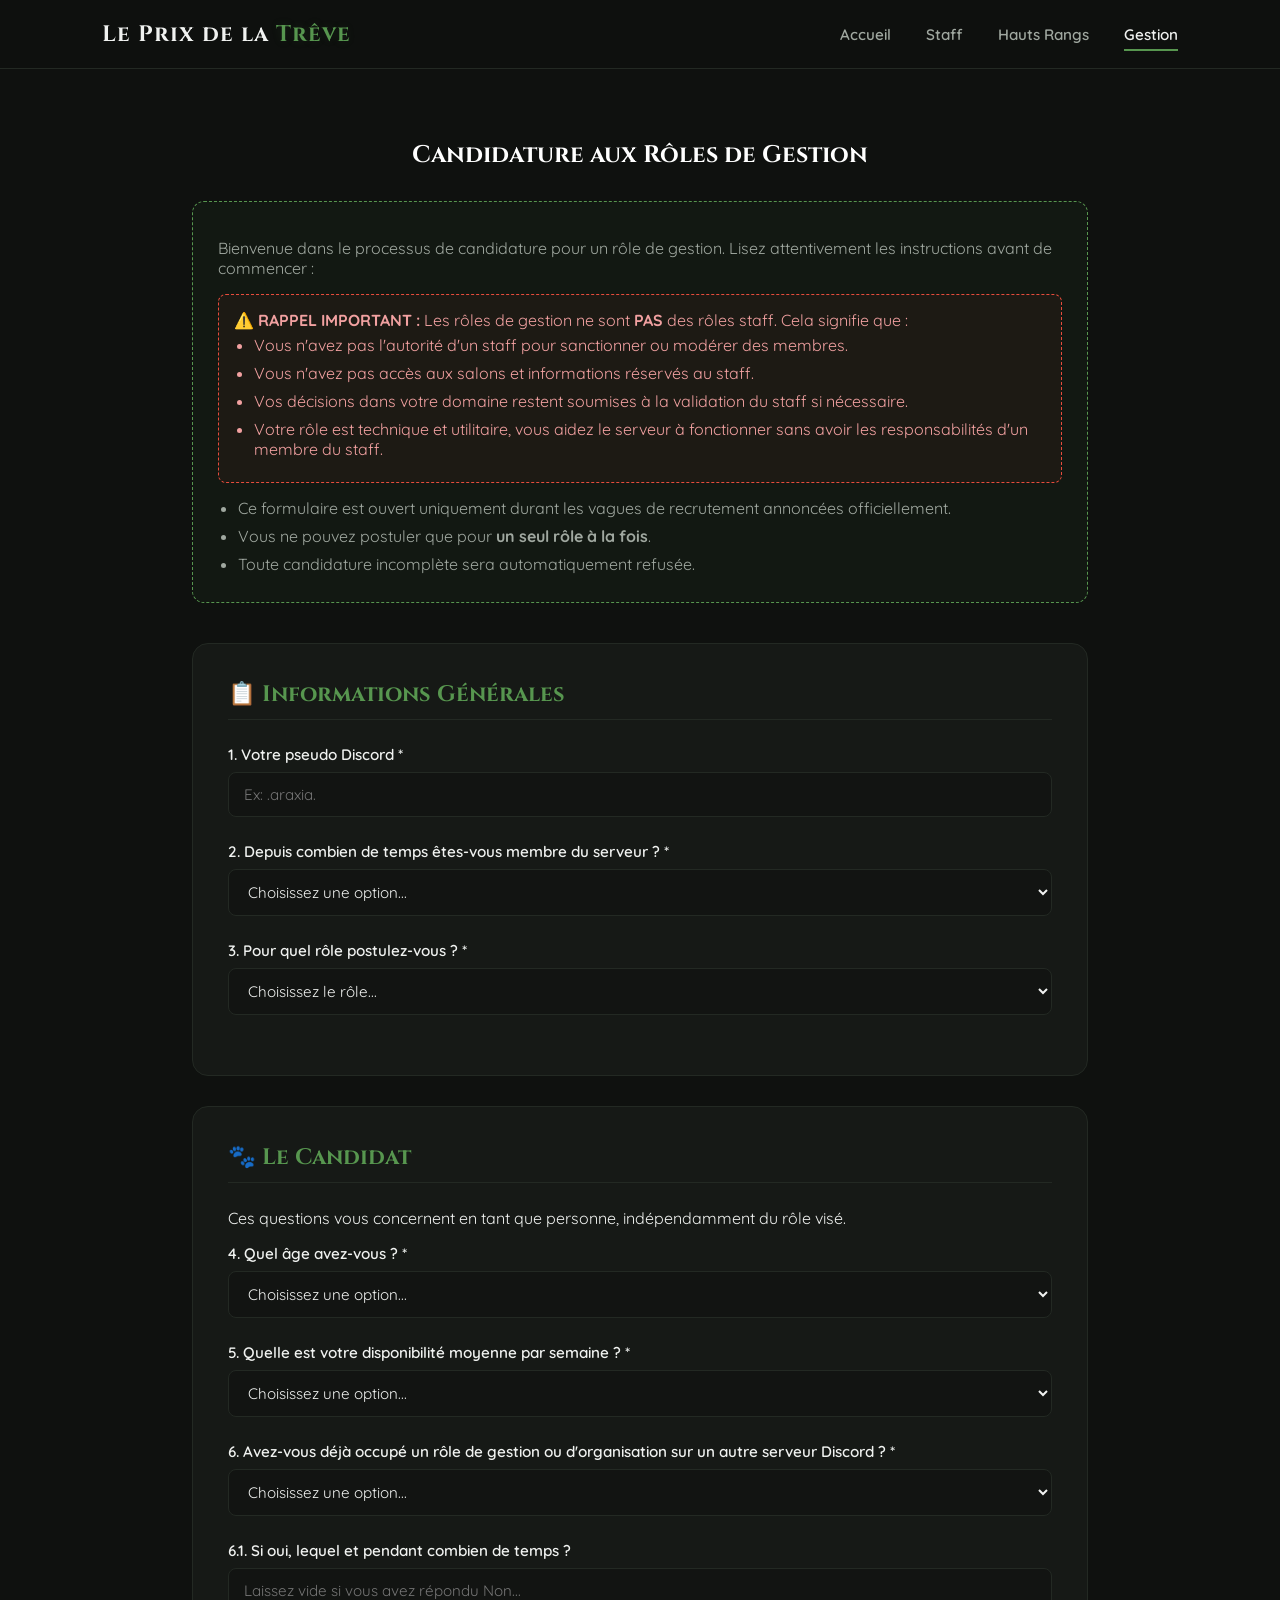
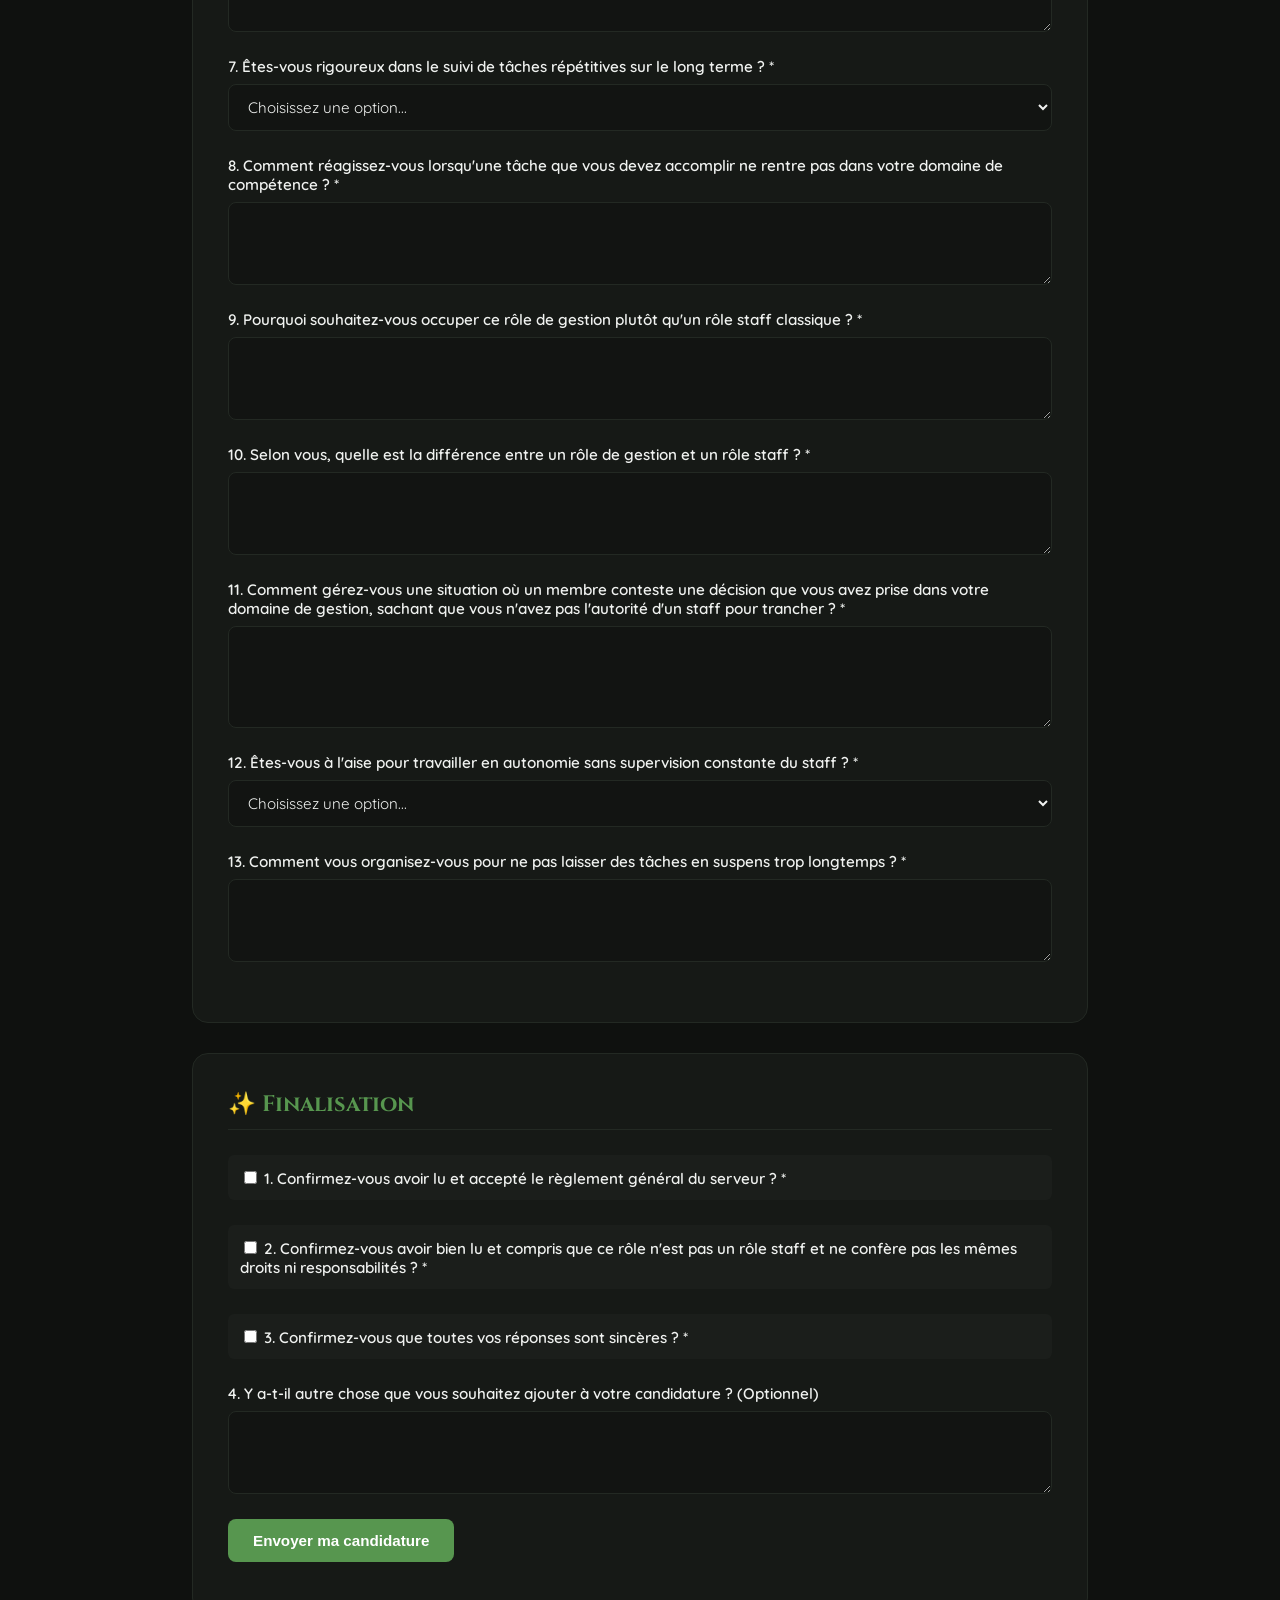
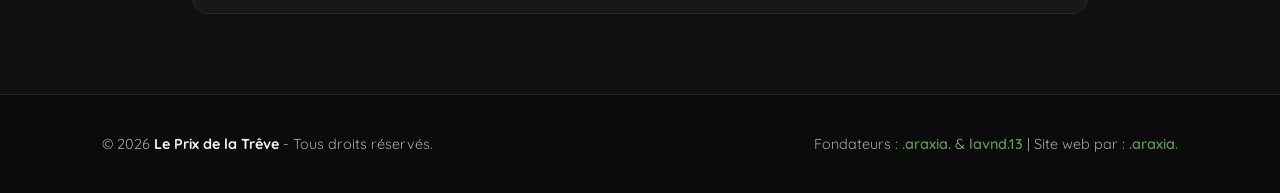
==== gestion.html @ bcc36c65 "Add files via upload" ====
<!DOCTYPE html>
<html lang="fr">
<head>
    <meta charset="UTF-8">
    <meta name="viewport" content="width=device-width, initial-scale=1.0">
    <title>Rôles de Gestion | Le Prix de la Trêve</title>
    <link rel="stylesheet" href="style.css">
    <link href="https://fonts.googleapis.com/css2?family=Cinzel:wght@500;700&family=Quicksand:wght@400;600&display=swap" rel="stylesheet">
</head>
<body>

    <header>
        <nav>
            <div class="logo">Le Prix de la <span>Trêve</span></div>
            <ul class="nav-links">
                <li><a href="index.html">Accueil</a></li>
                <li><a href="staff.html">Staff</a></li>
                <li><a href="haut-rang.html">Hauts Rangs</a></li>
                <li><a href="gestion.html" class="active">Gestion</a></li>
            </ul>
        </nav>
    </header>

    <main class="form-container">
        <section class="form-header">
            <h1>Candidature aux Rôles de Gestion</h1>
            <div class="instructions">
                <p>Bienvenue dans le processus de candidature pour un rôle de gestion. Lisez attentivement les instructions avant de commencer :</p>
                <div class="alert-box" style="background: rgba(231, 76, 60, 0.05); border: 1px dashed var(--closed-color); padding: 15px; border-radius: 8px; margin: 15px 0; color: #f2a1a1;">
                    <strong>⚠️ RAPPEL IMPORTANT :</strong> Les rôles de gestion ne sont <strong>PAS</strong> des rôles staff. Cela signifie que :
                    <ul style="margin-top: 5px; padding-left: 20px;">
                        <li>Vous n'avez pas l'autorité d'un staff pour sanctionner ou modérer des membres.</li>
                        <li>Vous n'avez pas accès aux salons et informations réservés au staff.</li>
                        <li>Vos décisions dans votre domaine restent soumises à la validation du staff si nécessaire.</li>
                        <li>Votre rôle est technique et utilitaire, vous aidez le serveur à fonctionner sans avoir les responsabilités d'un membre du staff.</li>
                    </ul>
                </div>
                <ul>
                    <li>Ce formulaire est ouvert uniquement durant les vagues de recrutement annoncées officiellement.</li>
                    <li>Vous ne pouvez postuler que pour <strong>un seul rôle à la fois</strong>.</li>
                    <li>Toute candidature incomplète sera automatiquement refusée.</li>
                </ul>
            </div>
        </section>

        <form id="gestionForm">
            <div class="form-section">
                <h2>📋 Informations Générales</h2>
                
                <div class="input-group">
                    <label for="gest_pseudo">1. Votre pseudo Discord *</label>
                    <input type="text" id="gest_pseudo" name="gest_pseudo" placeholder="Ex: .araxia." required>
                </div>

                <div class="input-group">
                    <label for="gest_anciennete">2. Depuis combien de temps êtes-vous membre du serveur ? *</label>
                    <select id="gest_anciennete" name="gest_anciennete" required>
                        <option value="" disabled selected>Choisissez une option...</option>
                        <option value="Moins d'un mois">Moins d'un mois</option>
                        <option value="1 à 3 mois">1 à 3 mois</option>
                        <option value="3 à 6 mois">3 à 6 mois</option>
                        <option value="Plus de 6 mois">Plus de 6 mois</option>
                    </select>
                </div>

                <div class="input-group">
                    <label for="role_gestion_vise">3. Pour quel rôle postulez-vous ? *</label>
                    <select id="role_gestion_vise" name="role_gestion_vise" required>
                        <option value="" disabled selected>Choisissez le rôle...</option>
                        <option value="Scribe">Scribe</option>
                        <option value="Intendant">Intendant</option>
                        <option value="Passeur">Passeur</option>
                    </select>
                </div>
            </div>

            <div class="form-section">
                <h2>🐾 Le Candidat</h2>
                <p class="section-hint">Ces questions vous concernent en tant que personne, indépendamment du rôle visé.</p>

                <div class="input-group">
                    <label for="gest_age">4. Quel âge avez-vous ? *</label>
                    <select id="gest_age" name="gest_age" required>
                        <option value="" disabled selected>Choisissez une option...</option>
                        <option value="Moins de 16 ans">Moins de 16 ans</option>
                        <option value="16 à 18 ans">16 à 18 ans</option>
                        <option value="Plus de 18 ans">Plus de 18 ans</option>
                    </select>
                </div>

                <div class="input-group">
                    <label for="gest_dispo">5. Quelle est votre disponibilité moyenne par semaine ? *</label>
                    <select id="gest_dispo" name="gest_dispo" required>
                        <option value="" disabled selected>Choisissez une option...</option>
                        <option value="1 à 2 jours par semaine">1 à 2 jours par semaine</option>
                        <option value="3 à 4 jours par semaine">3 à 4 jours par semaine</option>
                        <option value="5 à 7 jours par semaine">5 à 7 jours par semaine</option>
                    </select>
                </div>

                <div class="input-group">
                    <label for="gest_experience">6. Avez-vous déjà occupé un rôle de gestion ou d'organisation sur un autre serveur Discord ? *</label>
                    <select id="gest_experience" name="gest_experience" required>
                        <option value="" disabled selected>Choisissez une option...</option>
                        <option value="Oui">Oui</option>
                        <option value="Non">Non</option>
                    </select>
                </div>

                <div class="input-group">
                    <label for="gest_experience_details">6.1. Si oui, lequel et pendant combien de temps ?</label>
                    <textarea id="gest_experience_details" name="gest_experience_details" rows="2" placeholder="Laissez vide si vous avez répondu Non..."></textarea>
                </div>

                <div class="input-group">
                    <label for="gest_rigueur">7. Êtes-vous rigoureux dans le suivi de tâches répétitives sur le long terme ? *</label>
                    <select id="gest_rigueur" name="gest_rigueur" required>
                        <option value="" disabled selected>Choisissez une option...</option>
                        <option value="Oui, tout à fait">Oui, tout à fait</option>
                        <option value="Plutôt oui">Plutôt oui</option>
                        <option value="Plutôt non">Plutôt non</option>
                        <option value="Non, pas vraiment">Non, pas vraiment</option>
                    </select>
                </div>

                <div class="input-group">
                    <label for="gest_q8">8. Comment réagissez-vous lorsqu'une tâche que vous devez accomplir ne rentre pas dans votre domaine de compétence ? *</label>
                    <textarea id="gest_q8" name="gest_q8" rows="3" required></textarea>
                </div>

                <div class="input-group">
                    <label for="gest_q9">9. Pourquoi souhaitez-vous occuper ce rôle de gestion plutôt qu'un rôle staff classique ? *</label>
                    <textarea id="gest_q9" name="gest_q9" rows="3" required></textarea>
                </div>

                <div class="input-group">
                    <label for="gest_q10">10. Selon vous, quelle est la différence entre un rôle de gestion et un rôle staff ? *</label>
                    <textarea id="gest_q10" name="gest_q10" rows="3" required></textarea>
                </div>

                <div class="input-group">
                    <label for="gest_q11">11. Comment gérez-vous une situation où un membre conteste une décision que vous avez prise dans votre domaine de gestion, sachant que vous n'avez pas l'autorité d'un staff pour trancher ? *</label>
                    <textarea id="gest_q11" name="gest_q11" rows="4" required></textarea>
                </div>

                <div class="input-group">
                    <label for="gest_autonomie">12. Êtes-vous à l'aise pour travailler en autonomie sans supervision constante du staff ? *</label>
                    <select id="gest_autonomie" name="gest_autonomie" required>
                        <option value="" disabled selected>Choisissez une option...</option>
                        <option value="Oui, tout à fait">Oui, tout à fait</option>
                        <option value="Plutôt oui">Plutôt oui</option>
                        <option value="Plutôt non">Plutôt non</option>
                        <option value="Non, pas vraiment">Non, pas vraiment</option>
                    </select>
                </div>

                <div class="input-group">
                    <label for="gest_q13">13. Comment vous organisez-vous pour ne pas laisser des tâches en suspens trop longtemps ? *</label>
                    <textarea id="gest_q13" name="gest_q13" rows="3" required></textarea>
                </div>
            </div>

            <div id="section-scribe" class="form-section gest-specialized-section" style="display: none;">
                <h2>✍️ Spécialité : Scribe</h2>
                <div class="input-group"><label>1. Comment vous assureriez-vous de garder les fiches à jour de manière régulière sans attendre que les joueurs vous le signalent ? *</label><textarea name="scribe_1" rows="3"></textarea></div>
                <div class="input-group"><label>2. Un joueur n'a pas mis à jour ses PV après un combat datant de plusieurs jours. Comment le contactez-vous ? *</label><textarea name="scribe_2" rows="3"></textarea></div>
                <div class="input-group">
                    <label>3. Êtes-vous à l'aise avec le suivi rigoureux de tableaux ou de listes de données ? *</label>
                    <select name="scribe_3">
                        <option value="" disabled selected>Choisissez...</option>
                        <option value="Oui, tout à fait">Oui, tout à fait</option>
                        <option value="Plutôt oui">Plutôt oui</option>
                        <option value="Plutôt non">Plutôt non</option>
                        <option value="Non, pas vraiment">Non, pas vraiment</option>
                    </select>
                </div>
                <div class="input-group"><label>4. Un joueur conteste la mise à jour de ses PV que vous avez effectuée, affirmant que les chiffres sont incorrects. Comment gérez-vous cette situation ? *</label><textarea name="scribe_4" rows="3"></textarea></div>
            </div>

            <div id="section-intendant" class="form-section gest-specialized-section" style="display: none;">
                <h2>🗝️ Spécialité : Intendant</h2>
                <div class="input-group">
                    <label>1. Êtes-vous à l'aise avec la gestion technique d'un serveur Discord ? (Création de salons, déplacement, organisation) *</label>
                    <select name="intendant_1">
                        <option value="" disabled selected>Choisissez...</option>
                        <option value="Oui, tout à fait">Oui, tout à fait</option>
                        <option value="Plutôt oui">Plutôt oui</option>
                        <option value="Plutôt non">Plutôt non</option>
                        <option value="Non, pas vraiment">Non, pas vraiment</option>
                    </select>
                </div>
                <div class="input-group"><label>2. Comment organiseriez-vous l'archivage d'un salon de fiche dont le joueur a quitté le serveur ? *</label><textarea name="intendant_2" rows="3"></textarea></div>
                <div class="input-group"><label>3. Un joueur vous demande de déplacer son salon de fiche en urgence mais vous êtes en train de gérer plusieurs autres demandes en même temps. Comment priorisez-vous ? *</label><textarea name="intendant_3" rows="3"></textarea></div>
                <div class="input-group"><label>4. Comment vous assurez-vous que l'architecture du serveur Fiche reste claire et lisible pour tous les membres au fil du temps ? *</label><textarea name="intendant_4" rows="3"></textarea></div>
            </div>

            <div id="section-passeur" class="form-section gest-specialized-section" style="display: none;">
                <h2>⏳ Spécialité : Passeur</h2>
                <div class="input-group"><label>1. Un joueur n'a pas transféré les informations de son OC mort vers les Archives depuis plus de 14 jours. Comment procédez-vous ? *</label><textarea name="passeur_1" rows="3"></textarea></div>
                <div class="input-group">
                    <label>2. Êtes-vous à l'aise pour manipuler des informations sensibles (fiches, historiques) avec soin et discrétion ? *</label>
                    <select name="passeur_2">
                        <option value="" disabled selected>Choisissez...</option>
                        <option value="Oui, tout à fait">Oui, tout à fait</option>
                        <option value="Plutôt oui">Plutôt oui</option>
                        <option value="Plutôt non">Plutôt non</option>
                        <option value="Non, pas vraiment">Non, pas vraiment</option>
                    </select>
                </div>
                <div class="input-group"><label>3. Un joueur est en deuil de son OC et refuse de procéder au transfert vers les Archives. Comment gérez-vous cette situation avec bienveillance tout en respectant le délai de 14 jours ? *</label><textarea name="passeur_3" rows="3"></textarea></div>
                <div class="input-group"><label>4. Comment vous assurez-vous qu'aucune fiche n'est oubliée ou perdue lors du transfert vers les Archives ? *</label><textarea name="passeur_4" rows="3"></textarea></div>
            </div>

            <div class="form-section">
                <h2>✨ Finalisation</h2>
                
                <div class="input-group checkbox-confirm">
                    <label><input type="checkbox" name="gest_accept_rules" value="Je confirme" required> 1. Confirmez-vous avoir lu et accepté le règlement général du serveur ? *</label>
                </div>

                <div class="input-group checkbox-confirm">
                    <label><input type="checkbox" name="gest_accept_distinction" value="Je confirme" required> 2. Confirmez-vous avoir bien lu et compris que ce rôle n'est pas un rôle staff et ne confère pas les mêmes droits ni responsabilités ? *</label>
                </div>

                <div class="input-group checkbox-confirm">
                    <label><input type="checkbox" name="gest_accept_sincerity" value="Je confirme" required> 3. Confirmez-vous que toutes vos réponses sont sincères ? *</label>
                </div>

                <div class="input-group">
                    <label for="gest_notes_sup">4. Y a-t-il autre chose que vous souhaitez ajouter à votre candidature ? (Optionnel)</label>
                    <textarea id="gest_notes_sup" name="gest_notes_sup" rows="3"></textarea>
                </div>

                <button type="submit" id="gestSubmitBtn" class="btn">Envoyer ma candidature</button>
                <p id="gestFormFeedback" class="feedback-message"></p>
            </div>
        </form>
    </main>

    <footer>
        <div class="footer-content">
            <p>&copy; 2026 <strong>Le Prix de la Trêve</strong> - Tous droits réservés.</p>
            <p class="credits">Fondateurs : <span>.araxia.</span> & <span>lavnd.13</span> | Site web par : <span>.araxia.</span></p>
        </div>
    </footer>

    <script src="script.js"></script>
</body>
</html>
---- style.css ----
:root {
    --bg-color: #0f110f;
    --card-bg: #161916;
    --card-border: #232923;
    --text-main: #f0f2f0;
    --text-muted: #a0a8a0;
    --accent-color: #57964f; /* Vert forêt plus lumineux */
    --accent-hover: #6cb363;
    --open-color: #2ecc71;
    --closed-color: #e74c3c;
    --font-title: 'Cinzel', serif;
    --font-body: 'Quicksand', sans-serif;
    --shadow-glow: rgba(87, 150, 79, 0.15);
}

body {
    background-color: var(--bg-color);
    color: var(--text-main);
    font-family: var(--font-body);
    margin: 0;
    padding: 0;
    overflow-x: hidden;
}

/* Menu de Navigation haut de gamme */
header {
    background: rgba(15, 17, 15, 0.75);
    backdrop-filter: blur(12px);
    -webkit-backdrop-filter: blur(12px);
    border-bottom: 1px solid var(--card-border);
    padding: 1.2rem 8%;
    position: sticky;
    top: 0;
    z-index: 1000;
}

nav {
    display: flex;
    justify-content: space-between;
    align-items: center;
}

.logo {
    font-family: var(--font-title);
    font-size: 1.4rem;
    font-weight: 700;
    letter-spacing: 1px;
}

.logo span {
    color: var(--accent-color);
    text-shadow: 0 0 10px var(--shadow-glow);
}

.nav-links {
    list-style: none;
    display: flex;
    gap: 35px;
    margin: 0;
    padding: 0;
}

.nav-links a {
    text-decoration: none;
    color: var(--text-muted);
    font-weight: 600;
    font-size: 0.95rem;
    transition: color 0.3s ease;
}

.nav-links a:hover, .nav-links a.active {
    color: var(--text-main);
}

.nav-links a.active {
    border-bottom: 2px solid var(--accent-color);
    padding-bottom: 5px;
}

/* Hero Section immersive */
.hero {
    text-align: center;
    padding: 100px 15%;
    background: linear-gradient(to bottom, rgba(15, 17, 15, 0.4), var(--bg-color)), 
                url('https://images.unsplash.com/photo-1441974231531-c6227db76b6e?auto=format&fit=crop&q=80&w=1400');
    background-size: cover;
    background-position: center;
    border-bottom: 1px solid var(--card-border);
}

.hero h1 {
    font-family: var(--font-title);
    font-size: 3rem;
    margin: 0 0 15px 0;
    letter-spacing: 2px;
    background: linear-gradient(to right, #ffffff, var(--text-muted));
    -webkit-background-clip: text;
    -webkit-text-fill-color: transparent;
}

.hero .subtitle {
    font-family: var(--font-title);
    color: var(--accent-color);
    font-size: 1.1rem;
    margin-bottom: 25px;
    letter-spacing: 1px;
}

.hero .description {
    color: var(--text-muted);
    max-width: 700px;
    margin: 0 auto;
    font-size: 1.05rem;
    line-height: 1.8;
}

/* Section des Statuts */
.status-section {
    padding: 80px 8%;
    text-align: center;
}

.status-section h2 {
    font-family: var(--font-title);
    font-size: 2rem;
    margin-bottom: 10px;
}

.section-intro {
    color: var(--text-muted);
    margin-bottom: 50px;
}

/* Grid & Cartes design */
.status-grid {
    display: grid;
    grid-template-columns: repeat(auto-fit, minmax(320px, 1fr));
    gap: 30px;
}

.card {
    background: var(--card-bg);
    border: 1px solid var(--card-border);
    padding: 35px 30px;
    border-radius: 16px;
    text-align: left;
    display: flex;
    flex-direction: column;
    justify-content: space-between;
    transition: all 0.4s cubic-bezier(0.165, 0.84, 0.44, 1);
}

.card:hover {
    transform: translateY(-8px);
    border-color: rgba(87, 150, 79, 0.4);
    box-shadow: 0 12px 30px rgba(0, 0, 0, 0.5), 0 0 20px var(--shadow-glow);
}

.card-header {
    display: flex;
    justify-content: space-between;
    align-items: center;
    margin-bottom: 20px;
}

.card h3 {
    font-family: var(--font-title);
    font-size: 1.3rem;
    margin: 0;
}

.card p {
    color: var(--text-muted);
    font-size: 0.95rem;
    line-height: 1.7;
    margin: 0 0 25px 0;
    flex-grow: 1;
}

/* Badges */
.badge {
    padding: 6px 14px;
    border-radius: 30px;
    font-size: 0.75rem;
    text-transform: uppercase;
    font-weight: 700;
    letter-spacing: 0.5px;
}

.badge.open {
    background: rgba(46, 204, 113, 0.15);
    color: var(--open-color);
    border: 1px solid rgba(46, 204, 113, 0.3);
}

.badge.closed {
    background: rgba(231, 76, 60, 0.15);
    color: var(--closed-color);
    border: 1px solid rgba(231, 76, 60, 0.3);
}

/* Boutons */
.btn {
    display: block;
    text-align: center;
    background: var(--accent-color);
    color: white;
    padding: 12px 24px;
    text-decoration: none;
    border-radius: 8px;
    font-weight: 600;
    font-size: 0.95rem;
    transition: all 0.3s ease;
    border: 1px solid transparent;
}

.btn:hover:not(.disabled) {
    background: var(--accent-hover);
    box-shadow: 0 5px 15px rgba(87, 150, 79, 0.3);
}

.btn.disabled {
    background: #202420;
    color: #555e55;
    border: 1px solid #2a302a;
    cursor: not-allowed;
}

/* Footer chic */
footer {
    background: #0a0b0a;
    border-top: 1px solid var(--card-border);
    padding: 40px 8%;
    font-size: 0.9rem;
}

.footer-content {
    display: flex;
    justify-content: space-between;
    align-items: center;
    flex-wrap: wrap;
    gap: 20px;
}

footer p { margin: 0; color: var(--text-muted); }
footer strong { color: var(--text-main); }

.credits span {
    color: var(--accent-color);
    font-weight: 600;
}

/* Responsive basique */
@media (max-width: 768px) {
    .footer-content {
        flex-direction: column;
        text-align: center;
    }
    nav {
        flex-direction: column;
        gap: 15px;
    }
}

/* Style additionnel pour les formulaires */
.form-container {
    padding: 50px 15%;
    max-width: 900px;
    margin: 0 auto;
}

.form-header h1 {
    font-family: var(--font-title);
    color: white;
    text-align: center;
    margin-bottom: 30px;
}

.instructions {
    background: rgba(87, 150, 79, 0.05);
    border: 1px dashed var(--accent-color);
    padding: 20px 25px;
    border-radius: 12px;
    margin-bottom: 40px;
    color: var(--text-muted);
}

.instructions ul {
    margin: 10px 0 0 0;
    padding-left: 20px;
}

.instructions li {
    margin-bottom: 8px;
}

.form-section {
    background: var(--card-bg);
    border: 1px solid var(--card-border);
    padding: 35px;
    border-radius: 16px;
    margin-bottom: 30px;
}

.form-section h2 {
    font-family: var(--font-title);
    color: var(--accent-color);
    font-size: 1.4rem;
    margin-top: 0;
    margin-bottom: 25px;
    border-bottom: 1px solid var(--card-border);
    padding-bottom: 10px;
}

.input-group {
    margin-bottom: 25px;
    display: flex;
    flex-direction: column;
    gap: 8px;
}

.input-group label {
    font-weight: 600;
    font-size: 0.95rem;
}

.checkbox-hint {
    font-size: 0.85rem;
    color: var(--text-muted);
    margin: -5px 0 5px 0;
}

/* Inputs, Select et Textareas */
input[type="text"], select, textarea {
    background: #121412;
    border: 1px solid var(--card-border);
    color: var(--text-main);
    padding: 12px 15px;
    border-radius: 8px;
    font-family: var(--font-body);
    font-size: 0.95rem;
    transition: all 0.3s ease;
}

input[type="text"]:focus, select:focus, textarea:focus {
    outline: none;
    border-color: var(--accent-color);
    box-shadow: 0 0 10px rgba(87, 150, 79, 0.2);
}

/* Grid pour les cases à cocher des rôles */
.checkbox-grid {
    display: grid;
    grid-template-columns: repeat(auto-fit, minmax(180px, 1fr));
    gap: 12px;
    background: #121412;
    padding: 15px;
    border-radius: 8px;
    border: 1px solid var(--card-border);
}

.check-item {
    display: flex;
    align-items: center;
    gap: 10px;
    cursor: pointer;
    font-size: 0.95rem;
}

.checkbox-confirm {
    flex-direction: row;
    align-items: flex-start;
    gap: 12px;
    background: rgba(255,255,255,0.02);
    padding: 12px;
    border-radius: 6px;
}

.checkbox-confirm input {
    margin-top: 4px;
}

/* Masquage des spécialités non sélectionnées */
.specialized-section {
    display: none; /* Géré par JS */
}

/* Messages d'erreur ou succès */
.feedback-message {
    margin-top: 15px;
    font-weight: 600;
    text-align: center;
}
.feedback-message.success { color: var(--open-color); }
.feedback-message.error { color: var(--closed-color); }

@media (max-width: 768px) {
    .form-container { padding: 30px 5%; }
    .form-section { padding: 20px; }
}

.hr-specialized-section, .gest-specialized-section, .specialized-section {
    animation: fadeIn 0.4s ease-in-out;
}
@keyframes fadeIn {
    from { opacity: 0; transform: translateY(10px); }
    to { opacity: 1; transform: translateY(0); }
}
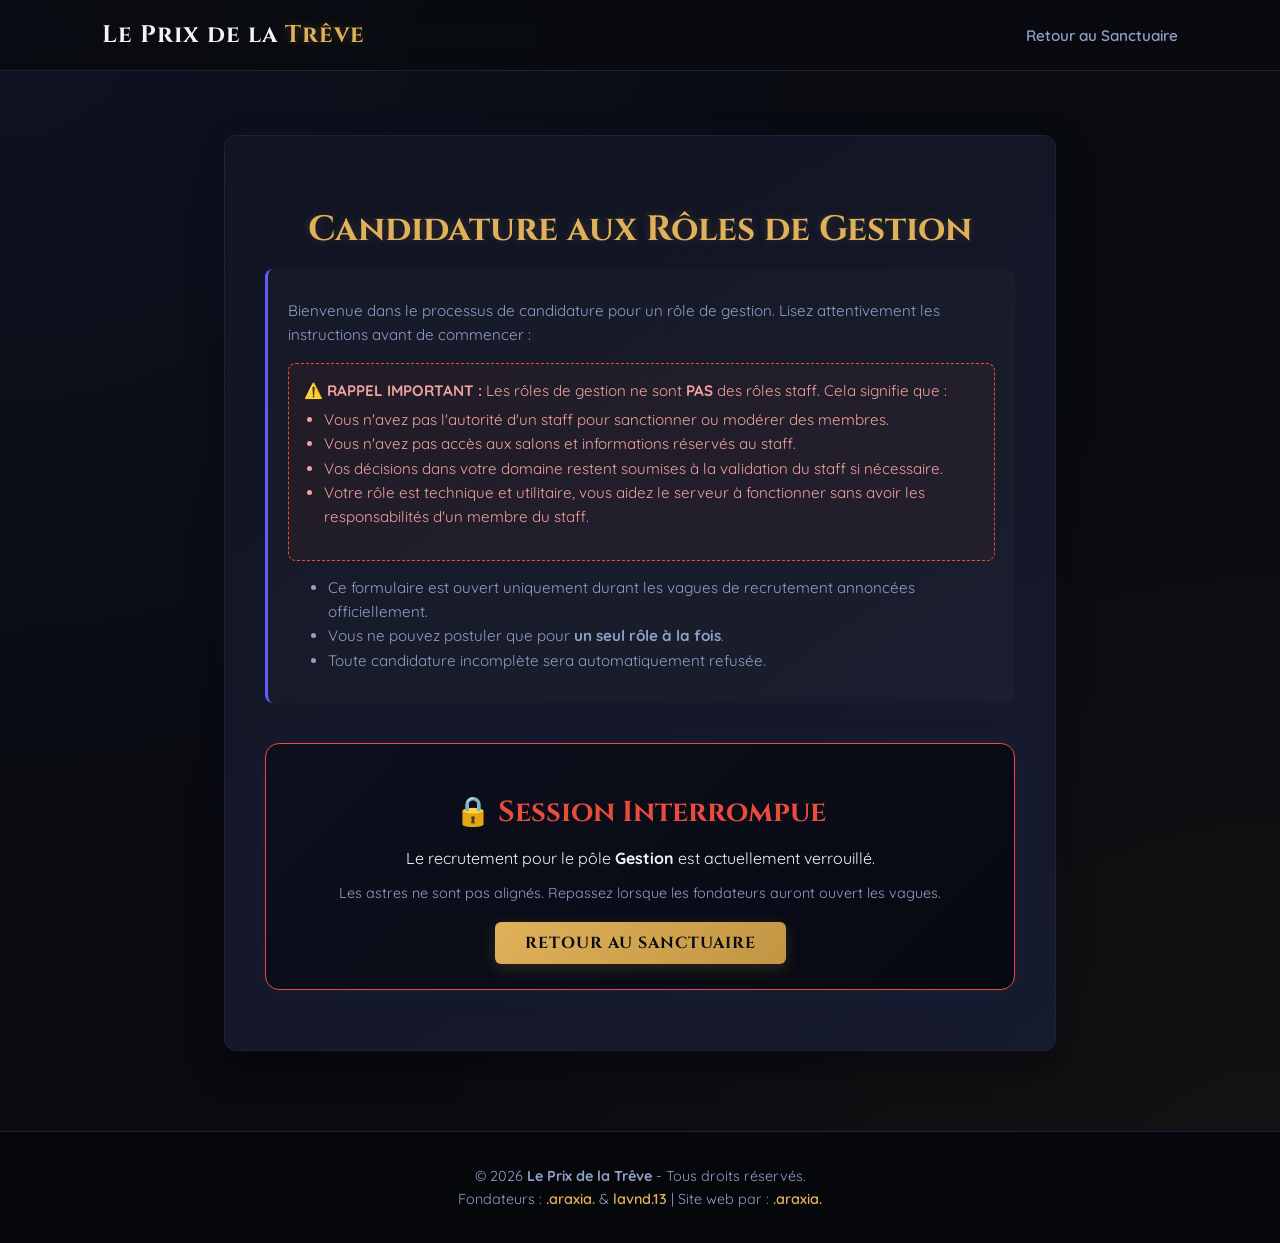
==== commit dc921062: "Add files via upload" ====
--- a/gestion.html
+++ b/gestion.html
@@ -10,15 +10,12 @@
 <body>
 
     <header>
-        <nav>
-            <div class="logo">Le Prix de la <span>Trêve</span></div>
-            <ul class="nav-links">
-                <li><a href="index.html">Accueil</a></li>
-                <li><a href="staff.html">Staff</a></li>
-                <li><a href="haut-rang.html">Hauts Rangs</a></li>
-                <li><a href="gestion.html" class="active">Gestion</a></li>
-            </ul>
-        </nav>
+    <nav>
+        <div class="logo">Le Prix de la <span>Trêve</span></div>
+        <ul class="nav-links">
+            <li><a href="index.html">Retour au Sanctuaire</a></li>
+        </ul>
+    </nav>
     </header>
 
     <main class="form-container">
@@ -44,6 +41,11 @@
         </section>
 
         <form id="gestionForm">
+
+            <div class="form-progress">
+                <div class="form-progress-bar" id="progressBar" style="width: 10%;"></div>
+            </div>
+
             <div class="form-section">
                 <h2>📋 Informations Générales</h2>
                 
--- a/style.css
+++ b/style.css
@@ -1,20 +1,31 @@
+/* ==========================================================================
+   NOUVEAU DESIGN PAR GEMINI : AMBIANCE NUIT SACRÉE & ÉTOILES CELESTES
+   ========================================================================== */
+
 :root {
-    --bg-color: #0f110f;
-    --card-bg: #161916;
-    --card-border: #232923;
-    --text-main: #f0f2f0;
-    --text-muted: #a0a8a0;
-    --accent-color: #57964f; /* Vert forêt plus lumineux */
-    --accent-hover: #6cb363;
+    --bg-color: #090b10; /* Bleu nuit astral très sombre */
+    --card-bg: #111422; /* Bleu-violet de minuit */
+    --card-border: #1d223a; /* Bordures galaxie discrètes */
+    --text-main: #f3f4f6; /* Blanc lune pur */
+    --text-muted: #8fa0ca; /* Bleu nébuleuse adouci */
+    
+    /* Couleurs Thématiques Magiques */
+    --accent-color: #dfb15b; /* Or stellaire */
+    --accent-hover: #fcd88a; /* Or lumineux au survol */
+    --purple-magic: #635bff; /* Énergie cosmique */
+    
     --open-color: #2ecc71;
     --closed-color: #e74c3c;
+    
     --font-title: 'Cinzel', serif;
     --font-body: 'Quicksand', sans-serif;
-    --shadow-glow: rgba(87, 150, 79, 0.15);
 }
 
 body {
     background-color: var(--bg-color);
+    background-image: 
+        radial-gradient(at 0% 0%, rgba(99, 91, 255, 0.08) 0px, transparent 50%),
+        radial-gradient(at 100% 100%, rgba(223, 177, 91, 0.05) 0px, transparent 50%);
     color: var(--text-main);
     font-family: var(--font-body);
     margin: 0;
@@ -22,168 +33,219 @@
     overflow-x: hidden;
 }
 
-/* Menu de Navigation haut de gamme */
+/* Menu de Navigation épuré (Sans les 3 formulaires) */
 header {
-    background: rgba(15, 17, 15, 0.75);
+    background: rgba(9, 11, 16, 0.85);
     backdrop-filter: blur(12px);
     -webkit-backdrop-filter: blur(12px);
     border-bottom: 1px solid var(--card-border);
     padding: 1.2rem 8%;
     position: sticky;
     top: 0;
-    z-index: 1000;
+    z-index: 100;
 }
 
 nav {
     display: flex;
     justify-content: space-between;
     align-items: center;
+    max-width: 1200px;
+    margin: 0 auto;
 }
 
 .logo {
     font-family: var(--font-title);
-    font-size: 1.4rem;
+    font-size: 1.5rem;
     font-weight: 700;
     letter-spacing: 1px;
+    color: var(--text-main);
 }
 
 .logo span {
     color: var(--accent-color);
-    text-shadow: 0 0 10px var(--shadow-glow);
+    text-shadow: 0 0 10px rgba(223, 177, 91, 0.3);
 }
 
 .nav-links {
     list-style: none;
     display: flex;
-    gap: 35px;
+    gap: 2rem;
     margin: 0;
     padding: 0;
 }
 
 .nav-links a {
+    color: var(--text-muted);
     text-decoration: none;
-    color: var(--text-muted);
     font-weight: 600;
     font-size: 0.95rem;
-    transition: color 0.3s ease;
+    transition: all 0.3s ease;
+    padding: 6px 0;
+    position: relative;
 }
 
 .nav-links a:hover, .nav-links a.active {
-    color: var(--text-main);
-}
-
-.nav-links a.active {
-    border-bottom: 2px solid var(--accent-color);
-    padding-bottom: 5px;
-}
-
-/* Hero Section immersive */
+    color: var(--accent-color);
+}
+
+/* Section Héro Divine */
 .hero {
     text-align: center;
-    padding: 100px 15%;
-    background: linear-gradient(to bottom, rgba(15, 17, 15, 0.4), var(--bg-color)), 
-                url('https://images.unsplash.com/photo-1441974231531-c6227db76b6e?auto=format&fit=crop&q=80&w=1400');
-    background-size: cover;
-    background-position: center;
-    border-bottom: 1px solid var(--card-border);
+    padding: 5rem 10% 4rem 10%;
+    max-width: 800px;
+    margin: 0 auto;
+}
+
+.divine-sparkle {
+    font-size: 2.5rem;
+    animation: float 4s ease-in-out infinite;
+    margin-bottom: 10px;
 }
 
 .hero h1 {
     font-family: var(--font-title);
-    font-size: 3rem;
+    font-size: 2.8rem;
     margin: 0 0 15px 0;
-    letter-spacing: 2px;
-    background: linear-gradient(to right, #ffffff, var(--text-muted));
+    letter-spacing: 1px;
+    background: linear-gradient(135deg, var(--text-main) 30%, var(--accent-color) 100%);
     -webkit-background-clip: text;
     -webkit-text-fill-color: transparent;
 }
 
-.hero .subtitle {
-    font-family: var(--font-title);
-    color: var(--accent-color);
-    font-size: 1.1rem;
+.subtitle {
+    font-size: 1.2rem;
+    color: var(--text-muted);
     margin-bottom: 25px;
-    letter-spacing: 1px;
-}
-
-.hero .description {
-    color: var(--text-muted);
-    max-width: 700px;
+    font-weight: 600;
+}
+
+.description {
+    line-height: 1.7;
+    color: rgba(243, 244, 246, 0.8);
+    font-size: 1.05rem;
+}
+
+/* Panneau d'Administration Araxia */
+.admin-glow-box {
+    background: linear-gradient(135deg, #0d101d 0%, #070912 100%);
+    border: 1px solid rgba(99, 91, 255, 0.3);
+    box-shadow: 0 0 25px rgba(99, 91, 255, 0.1);
+    padding: 25px;
+    border-radius: 14px;
+    margin: 0 auto 40px auto;
+    max-width: 900px;
+}
+
+.admin-header {
+    display: flex;
+    align-items: center;
+    gap: 15px;
+    border-bottom: 1px solid var(--card-border);
+    padding-bottom: 15px;
+    margin-bottom: 20px;
+}
+
+.admin-icon { font-size: 2rem; }
+.admin-header h3 { font-family: var(--font-title); color: var(--accent-color); margin: 0; font-size: 1.3rem; }
+.admin-header p { margin: 3px 0 0 0; font-size: 0.85rem; color: var(--text-muted); }
+.admin-controls-grid { display: grid; grid-template-columns: repeat(auto-fit, minmax(240px, 1fr)); gap: 20px; }
+
+.control-card { 
+    background: rgba(0,0,0,0.25); 
+    padding: 15px; 
+    border-radius: 8px; 
+    border: 1px solid var(--card-border); 
+    display: flex; 
+    flex-direction: column; 
+    gap: 12px; 
+}
+
+.control-card label { font-size: 0.9rem; font-weight: 600; color: var(--text-main); }
+
+.btn-toggle { 
+    border: none !important; 
+    padding: 12px 20px; 
+    border-radius: 6px; 
+    color: #fff !important; 
+    font-weight: bold; 
+    cursor: pointer; 
+    font-family: var(--font-body); 
+    font-size: 0.85rem; 
+    transition: all 0.3s; 
+    background: #27ae60 !important;
+    display: inline-block;
+    text-align: center;
+}
+.btn-toggle:hover { 
+    transform: translateY(-2px); 
+    box-shadow: 0 5px 15px rgba(0,0,0,0.3);
+    filter: brightness(1.1);
+}
+.btn-toggle:disabled {
+    opacity: 0.6;
+    cursor: not-allowed;
+    transform: none;
+}
+
+/* Conteneur de cartes principales */
+.cards-container {
+    display: grid;
+    grid-template-columns: repeat(auto-fit, minmax(300px, 1fr));
+    gap: 30px;
+    max-width: 1000px;
     margin: 0 auto;
-    font-size: 1.05rem;
-    line-height: 1.8;
-}
-
-/* Section des Statuts */
-.status-section {
-    padding: 80px 8%;
-    text-align: center;
-}
-
-.status-section h2 {
-    font-family: var(--font-title);
-    font-size: 2rem;
-    margin-bottom: 10px;
-}
-
-.section-intro {
-    color: var(--text-muted);
-    margin-bottom: 50px;
-}
-
-/* Grid & Cartes design */
-.status-grid {
-    display: grid;
-    grid-template-columns: repeat(auto-fit, minmax(320px, 1fr));
-    gap: 30px;
-}
-
+    padding: 0 20px;
+}
+
+/* Cartes (Fini le blanc !) */
 .card {
     background: var(--card-bg);
     border: 1px solid var(--card-border);
-    padding: 35px 30px;
-    border-radius: 16px;
-    text-align: left;
+    border-radius: 12px;
+    padding: 30px;
     display: flex;
     flex-direction: column;
     justify-content: space-between;
     transition: all 0.4s cubic-bezier(0.165, 0.84, 0.44, 1);
+    position: relative;
+    overflow: hidden;
 }
 
 .card:hover {
-    transform: translateY(-8px);
-    border-color: rgba(87, 150, 79, 0.4);
-    box-shadow: 0 12px 30px rgba(0, 0, 0, 0.5), 0 0 20px var(--shadow-glow);
+    transform: translateY(-5px);
+    border-color: rgba(223, 177, 91, 0.25);
+    box-shadow: 0 12px 30px rgba(0, 0, 0, 0.5), 0 0 20px rgba(99, 91, 255, 0.05);
 }
 
 .card-header {
     display: flex;
     justify-content: space-between;
     align-items: center;
-    margin-bottom: 20px;
+    margin-bottom: 15px;
 }
 
 .card h3 {
     font-family: var(--font-title);
-    font-size: 1.3rem;
+    font-size: 1.4rem;
     margin: 0;
-}
-
-.card p {
+    color: var(--text-main);
+}
+
+.card-desc {
+    font-size: 0.95rem;
+    line-height: 1.6;
     color: var(--text-muted);
-    font-size: 0.95rem;
-    line-height: 1.7;
-    margin: 0 0 25px 0;
+    margin-bottom: 25px;
     flex-grow: 1;
 }
 
-/* Badges */
+/* Badges Statut */
 .badge {
-    padding: 6px 14px;
-    border-radius: 30px;
     font-size: 0.75rem;
+    font-weight: bold;
     text-transform: uppercase;
-    font-weight: 700;
+    padding: 5px 10px;
+    border-radius: 20px;
     letter-spacing: 0.5px;
 }
 
@@ -199,164 +261,236 @@
     border: 1px solid rgba(231, 76, 60, 0.3);
 }
 
-/* Boutons */
+/* SECTION ADMISSION : Boutons Corrigés (Plus de blanc !) */
+.card-action-zone {
+    width: 100%;
+}
+
 .btn {
     display: block;
+    width: 100%;
     text-align: center;
-    background: var(--accent-color);
-    color: white;
-    padding: 12px 24px;
+    box-sizing: border-box;
+    padding: 14px 20px;
+    border-radius: 6px;
+    font-family: var(--font-body);
+    font-size: 1rem;
+    font-weight: 600;
     text-decoration: none;
-    border-radius: 8px;
-    font-weight: 600;
-    font-size: 0.95rem;
+    cursor: pointer;
     transition: all 0.3s ease;
-    border: 1px solid transparent;
-}
-
-.btn:hover:not(.disabled) {
-    background: var(--accent-hover);
-    box-shadow: 0 5px 15px rgba(87, 150, 79, 0.3);
-}
-
-.btn.disabled {
-    background: #202420;
-    color: #555e55;
-    border: 1px solid #2a302a;
-    cursor: not-allowed;
-}
-
-/* Footer chic */
+    border: none;
+}
+
+/* Bouton Actif Doré Cosmique */
+.btn-primary, a.btn {
+    background: linear-gradient(135deg, #c9963b 0%, #aa7b2a 100%);
+    color: #090b10 !important; /* Texte sombre pour un contraste parfait */
+    font-weight: 700;
+    box-shadow: 0 4px 15px rgba(201, 150, 59, 0.2);
+}
+
+.btn-primary:hover, a.btn:hover {
+    background: linear-gradient(135deg, #dfb15b 0%, #c9963b 100%);
+    transform: translateY(-1px);
+    box-shadow: 0 6px 20px rgba(201, 150, 59, 0.4);
+}
+
+/* Bouton Désactivé / Clos */
+.btn-disabled {
+    background: #191c2e !important;
+    color: #4b5575 !important;
+    border: 1px solid #252b46 !important;
+    cursor: not-allowed !important;
+}
+
+/* Section Registre Guérisseurs */
+.registry-section {
+    max-width: 1000px;
+    margin: 70px auto 40px auto;
+    padding: 0 20px;
+}
+
+.registry-title-zone { text-align: center; margin-bottom: 40px; }
+.registry-title-zone h2 { font-family: var(--font-title); font-size: 1.8rem; color: var(--text-main); margin: 0; }
+.divider-cosmic { width: 100px; height: 2px; background: linear-gradient(90deg, transparent, var(--accent-color), transparent); margin: 15px auto; }
+.clan-grid-cards { display: grid; grid-template-columns: repeat(auto-fit, minmax(230px, 1fr)); gap: 25px; }
+
+/* Cartes Grimoire Individuelles */
+.clan-medical-card {
+    background: #0f1222;
+    border: 1px solid var(--card-border);
+    border-radius: 10px;
+    padding: 22px;
+    display: flex;
+    flex-direction: column;
+    justify-content: space-between;
+    transition: all 0.3s ease;
+}
+
+.clan-medical-card:hover {
+    border-color: rgba(99, 91, 255, 0.2);
+    box-shadow: 0 8px 20px rgba(0,0,0,0.4);
+}
+
+.clan-card-header { display: flex; justify-content: space-between; align-items: center; border-bottom: 1px solid var(--card-border); padding-bottom: 12px; margin-bottom: 15px; }
+.clan-card-header h4 { font-family: var(--font-title); margin: 0; font-size: 1.05rem; color: var(--text-main); }
+
+.quota-pill { padding: 3px 9px; border-radius: 12px; font-size: 0.75rem; font-weight: bold; }
+.quota-pill.full { background: rgba(231, 76, 60, 0.1); color: #e74c3c; border: 1px solid rgba(231, 76, 60, 0.2); }
+.quota-pill.open { background: rgba(46, 204, 113, 0.1); color: #2ecc71; border: 1px solid rgba(46, 204, 113, 0.2); }
+.quota-pill.critical { background: rgba(243, 156, 18, 0.1); color: #f39c12; border: 1px solid rgba(243, 156, 18, 0.2); }
+
+.clan-card-body { display: flex; flex-direction: column; gap: 8px; flex-grow: 1; margin-bottom: 15px; }
+.role-row { font-size: 0.9rem; }
+.label-medic { color: var(--text-muted); font-weight: 600; }
+.name-medic { font-style: italic; color: var(--text-main); margin-left: 4px; }
+.name-medic.none { color: #434c6d; }
+
+.clan-card-footer { border-top: 1px solid var(--card-border); padding-top: 12px; font-size: 0.8rem; text-align: center; font-weight: 600; }
+.text-complet { color: #525f89; }
+.text-dispo a { color: #2ecc71; text-decoration: none; }
+.text-urgent a { color: #f39c12; text-decoration: none; font-weight: bold; }
+.link-inside:hover { text-decoration: underline !important; }
+
+/* Bordures Clans */
+.border-tonnerre { border-top: 3px solid #f1c40f; }
+.border-ombre { border-top: 3px solid #9b59b6; }
+.border-riviere { border-top: 3px solid #3498db; }
+.border-vent { border-top: 3px solid #95a5a6; }
+
+/* Pied de page */
 footer {
-    background: #0a0b0a;
     border-top: 1px solid var(--card-border);
-    padding: 40px 8%;
-    font-size: 0.9rem;
-}
-
-.footer-content {
-    display: flex;
-    justify-content: space-between;
-    align-items: center;
-    flex-wrap: wrap;
-    gap: 20px;
-}
-
-footer p { margin: 0; color: var(--text-muted); }
-footer strong { color: var(--text-main); }
-
-.credits span {
-    color: var(--accent-color);
-    font-weight: 600;
-}
-
-/* Responsive basique */
-@media (max-width: 768px) {
-    .footer-content {
-        flex-direction: column;
-        text-align: center;
-    }
-    nav {
-        flex-direction: column;
-        gap: 15px;
-    }
-}
-
-/* Style additionnel pour les formulaires */
+    padding: 30px 20px;
+    margin-top: 80px;
+    background: #06070a;
+    text-align: center;
+}
+
+footer p { margin: 5px 0; font-size: 0.9rem; color: var(--text-muted); }
+.credits span { color: var(--accent-color); font-weight: 600; }
+
+/* Animations */
+@keyframes float {
+    0% { transform: translateY(0px); }
+    50% { transform: translateY(-8px); }
+    100% { transform: translateY(0px); }
+}
+
+@keyframes pulse {
+    0%, 100% { opacity: 1; }
+    50% { opacity: 0.7; }
+}
+
+/* ==========================================================================
+   DESIGN MAGIQUE POUR LES FORMULAIRES & CORRECTION DES BOUTONS BLANCS
+   ========================================================================== */
+
+/* 1. Conteneur principal du Formulaire (Effet Grimoire Astral) */
 .form-container {
-    padding: 50px 15%;
-    max-width: 900px;
-    margin: 0 auto;
-}
-
+    max-width: 750px;
+    margin: 4rem auto;
+    padding: 2.5rem;
+    background: linear-gradient(145deg, rgba(17, 20, 34, 0.95), rgba(22, 27, 46, 0.95));
+    border: 1px solid var(--card-border);
+    border-radius: 12px;
+    box-shadow: 0 15px 35px rgba(0, 0, 0, 0.4), 
+                0 0 30px rgba(99, 91, 255, 0.05); /* Lueur violette discrète */
+}
+
+/* En-tête des formulaires */
 .form-header h1 {
     font-family: var(--font-title);
-    color: white;
+    color: var(--accent-color);
     text-align: center;
-    margin-bottom: 30px;
-}
-
-.instructions {
-    background: rgba(87, 150, 79, 0.05);
-    border: 1px dashed var(--accent-color);
-    padding: 20px 25px;
-    border-radius: 12px;
-    margin-bottom: 40px;
+    font-size: 2.2rem;
+    margin-bottom: 1rem;
+    text-shadow: 0 0 10px rgba(223, 177, 91, 0.2);
+}
+
+.form-header .instructions {
     color: var(--text-muted);
-}
-
-.instructions ul {
-    margin: 10px 0 0 0;
-    padding-left: 20px;
-}
-
-.instructions li {
-    margin-bottom: 8px;
-}
-
+    font-size: 0.95rem;
+    line-height: 1.6;
+    margin-bottom: 2.5rem;
+    background: rgba(255, 255, 255, 0.02);
+    padding: 15px 20px;
+    border-radius: 8px;
+    border-left: 3px solid var(--purple-magic);
+}
+
+/* 2. Groupes de Champs (Chaque bloc de question) */
 .form-section {
-    background: var(--card-bg);
-    border: 1px solid var(--card-border);
-    padding: 35px;
-    border-radius: 16px;
-    margin-bottom: 30px;
+    margin-bottom: 2.5rem;
 }
 
 .form-section h2 {
     font-family: var(--font-title);
-    color: var(--accent-color);
-    font-size: 1.4rem;
-    margin-top: 0;
-    margin-bottom: 25px;
+    color: var(--text-main);
+    font-size: 1.25rem;
     border-bottom: 1px solid var(--card-border);
-    padding-bottom: 10px;
+    padding-bottom: 8px;
+    margin-bottom: 1.5rem;
 }
 
 .input-group {
-    margin-bottom: 25px;
     display: flex;
     flex-direction: column;
     gap: 8px;
-}
-
+    margin-bottom: 1.5rem;
+}
+
+/* Libellés des questions */
 .input-group label {
     font-weight: 600;
     font-size: 0.95rem;
-}
-
-.checkbox-hint {
-    font-size: 0.85rem;
-    color: var(--text-muted);
-    margin: -5px 0 5px 0;
-}
-
-/* Inputs, Select et Textareas */
-input[type="text"], select, textarea {
-    background: #121412;
+    color: var(--text-main);
+}
+
+/* Champs textuels & Textareas (Design Nuit Étoilée) */
+.input-group input[type="text"],
+.input-group input[type="email"],
+.input-group input[type="url"],
+.input-group select,
+.input-group textarea {
+    width: 100%;
+    padding: 12px 16px;
+    background-color: #090b10 !important; /* Force le fond sombre */
     border: 1px solid var(--card-border);
-    color: var(--text-main);
-    padding: 12px 15px;
-    border-radius: 8px;
+    border-radius: 6px;
+    color: var(--text-main) !important;
     font-family: var(--font-body);
     font-size: 0.95rem;
+    box-sizing: border-box;
     transition: all 0.3s ease;
 }
 
-input[type="text"]:focus, select:focus, textarea:focus {
+/* Focus magique sur les champs */
+.input-group input:focus,
+.input-group select:focus,
+.input-group textarea:focus {
     outline: none;
     border-color: var(--accent-color);
-    box-shadow: 0 0 10px rgba(87, 150, 79, 0.2);
-}
-
-/* Grid pour les cases à cocher des rôles */
+    box-shadow: 0 0 8px rgba(223, 177, 91, 0.15);
+    background-color: #0d1017 !important;
+}
+
+/* Restyler le placeholder */
+::placeholder {
+    color: rgba(143, 160, 202, 0.4);
+}
+
+/* 3. Cases à cocher personnalisées (Grilles de spécialités) */
 .checkbox-grid {
     display: grid;
-    grid-template-columns: repeat(auto-fit, minmax(180px, 1fr));
+    grid-template-columns: repeat(auto-fit, minmax(200px, 1fr));
     gap: 12px;
-    background: #121412;
-    padding: 15px;
+    background: #090b10;
+    padding: 18px;
     border-radius: 8px;
     border: 1px solid var(--card-border);
+    margin-top: 5px;
 }
 
 .check-item {
@@ -364,45 +498,155 @@
     align-items: center;
     gap: 10px;
     cursor: pointer;
-    font-size: 0.95rem;
-}
-
+    font-size: 0.9rem;
+    color: var(--text-muted);
+    transition: color 0.2s;
+}
+
+.check-item:hover {
+    color: var(--text-main);
+}
+
+/* Cases de Confirmation en bas de page */
 .checkbox-confirm {
-    flex-direction: row;
+    flex-direction: row !important;
     align-items: flex-start;
     gap: 12px;
-    background: rgba(255,255,255,0.02);
-    padding: 12px;
-    border-radius: 6px;
+    background: rgba(99, 91, 255, 0.03);
+    padding: 15px;
+    border-radius: 8px;
+    border: 1px solid rgba(99, 91, 255, 0.1);
+    margin-bottom: 12px;
 }
 
 .checkbox-confirm input {
     margin-top: 4px;
-}
-
-/* Masquage des spécialités non sélectionnées */
+    cursor: pointer;
+}
+
+/* 4. CORRECTION & STYLISATION DES BOUTONS (OR STELLAIRE) */
+.btn, 
+button[type="submit"],
+input[type="submit"] {
+    display: inline-block;
+    width: 100%; /* S'adapte sur toute la largeur du formulaire */
+    padding: 14px 28px;
+    background: linear-gradient(135deg, var(--accent-color), #c29543) !important; /* Force l'or céleste */
+    color: #090b10 !important; /* Texte sombre pour un contraste parfait */
+    font-family: var(--font-title);
+    font-weight: 700;
+    font-size: 1rem;
+    letter-spacing: 1px;
+    border: none !important;
+    border-radius: 6px;
+    cursor: pointer;
+    box-shadow: 0 4px 15px rgba(223, 177, 91, 0.2);
+    transition: all 0.3s cubic-bezier(0.4, 0, 0.2, 1);
+    text-align: center;
+    text-decoration: none;
+    text-transform: uppercase;
+}
+
+/* Effets au survol des boutons */
+.btn:hover,
+button[type="submit"]:hover {
+    background: linear-gradient(135deg, var(--accent-hover), var(--accent-color)) !important;
+    box-shadow: 0 6px 20px rgba(223, 177, 91, 0.35);
+    transform: translateY(-2px);
+}
+
+/* Effet au clic */
+.btn:active,
+button[type="submit"]:active {
+    transform: translateY(0);
+    box-shadow: 0 2px 10px rgba(223, 177, 91, 0.2);
+}
+
+/* Bouton désactivé (quand le script envoie les données) */
+.btn:disabled,
+button[type="submit"]:disabled {
+    background: #23293f !important;
+    color: var(--text-muted) !important;
+    cursor: not-allowed;
+    transform: none;
+    box-shadow: none;
+}
+
+/* 5. Messages de Retour (Erreur / Succès) */
+.feedback-message {
+    text-align: center;
+    font-weight: 600;
+    font-size: 0.95rem;
+    margin-top: 15px;
+    padding: 15px;
+    border-radius: 6px;
+}
+
+.text-success {
+    color: var(--open-color);
+    background: rgba(46, 204, 113, 0.05);
+    border: 1px dashed rgba(46, 204, 113, 0.2);
+}
+
+.text-error {
+    color: var(--closed-color);
+    background: rgba(231, 76, 60, 0.05);
+    border: 1px dashed rgba(231, 76, 60, 0.2);
+}
+
+.text-error ul {
+    text-align: left;
+    margin: 10px 0 0 0;
+    padding-left: 20px;
+    color: var(--closed-color);
+}
+
+.text-error li {
+    margin: 5px 0;
+}
+
+.form-progress {
+    width: 100%;
+    height: 3px;
+    background: rgba(99, 91, 255, 0.1);
+    border-radius: 2px;
+    margin-bottom: 30px;
+    overflow: hidden;
+}
+
+.form-progress-bar {
+    height: 100%;
+    background: linear-gradient(90deg, var(--accent-color), var(--purple-magic));
+    transition: width 0.3s ease;
+}
+
+/* Animations fluides */
+.hr-specialized-section,
+.gest-specialized-section,
 .specialized-section {
-    display: none; /* Géré par JS */
-}
-
-/* Messages d'erreur ou succès */
-.feedback-message {
-    margin-top: 15px;
-    font-weight: 600;
-    text-align: center;
-}
-.feedback-message.success { color: var(--open-color); }
-.feedback-message.error { color: var(--closed-color); }
-
-@media (max-width: 768px) {
-    .form-container { padding: 30px 5%; }
-    .form-section { padding: 20px; }
-}
-
-.hr-specialized-section, .gest-specialized-section, .specialized-section {
-    animation: fadeIn 0.4s ease-in-out;
-}
-@keyframes fadeIn {
-    from { opacity: 0; transform: translateY(10px); }
-    to { opacity: 1; transform: translateY(0); }
+    animation: slideDown 0.3s ease;
+}
+
+@keyframes slideDown {
+    from {
+        opacity: 0;
+        transform: translateY(-10px);
+    }
+    to {
+        opacity: 1;
+        transform: translateY(0);
+    }
+}
+
+/* Transition des badges */
+.badge {
+    transition: all 0.3s ease;
+}
+
+.badge.open {
+    box-shadow: 0 0 10px rgba(46, 204, 113, 0.3);
+}
+
+.badge.closed {
+    box-shadow: 0 0 10px rgba(231, 76, 60, 0.3);
 }
